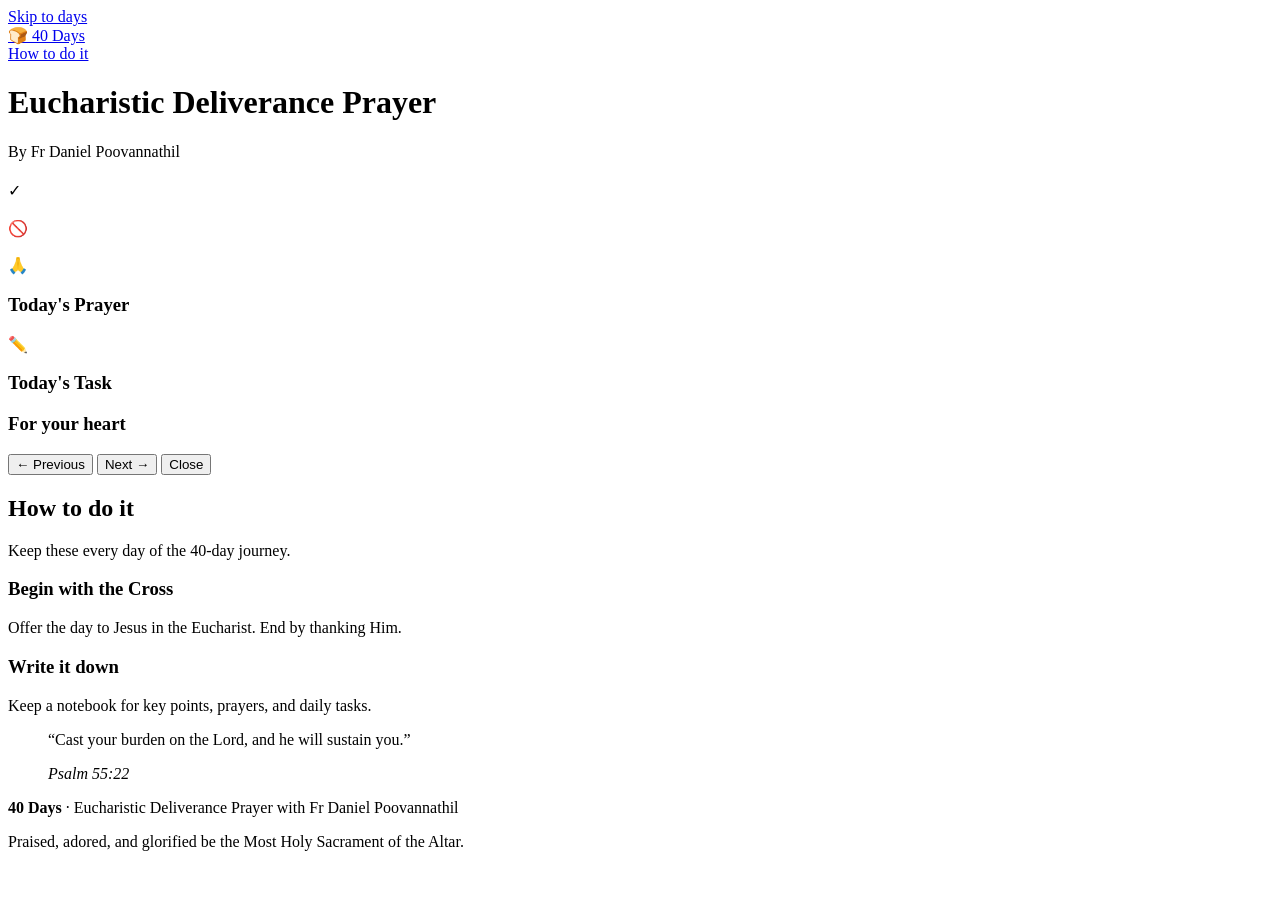
==== index.html @ 090dd086 "Add Day 21 on God’s temple and drop family-read tip Publish the temple-of-the-believer reflection an" ====
<!DOCTYPE html>
<html lang="en">
<head>
  <meta charset="UTF-8" />
  <meta name="viewport" content="width=device-width, initial-scale=1.0" />
  <meta name="description" content="40 Days Eucharistic Deliverance Prayer with Fr Daniel Poovannathil — daily virtue, prayer, and task." />
  <title>40 Days · Eucharistic Deliverance Prayer</title>
  <link rel="preconnect" href="https://fonts.googleapis.com" />
  <link rel="preconnect" href="https://fonts.gstatic.com" crossorigin />
  <link href="https://fonts.googleapis.com/css2?family=Fredoka:wght@500;600;700&family=Nunito:wght@600;700;800&display=swap" rel="stylesheet" />
  <link rel="stylesheet" href="css/styles.css" />
</head>
<body>
  <a class="skip-link" href="#days">Skip to days</a>

  <div class="bg-blobs" aria-hidden="true">
    <div class="blob b1"></div>
    <div class="blob b2"></div>
    <div class="blob b3"></div>
  </div>

  <header class="topbar">
    <a class="brand" href="#days">
      <span class="brand-icon" aria-hidden="true">🍞</span>
      <span>40 Days</span>
    </a>
    <div class="topbar-right">
      <a class="btn btn-sm btn-sky" href="#howto">How to do it</a>
    </div>
  </header>

  <div id="app" class="screen">
    <div class="page-intro">
      <h1>Eucharistic Deliverance Prayer</h1>
      <p class="priest-name">By Fr Daniel Poovannathil</p>
    </div>

    <section id="days" aria-label="Days">
      <div class="card-grid" id="days-grid" role="list"></div>

      <article class="day-panel" id="day-panel" aria-live="polite">
        <header class="chapter-hero" id="panel-hero">
          <p class="eyebrow" id="panel-eyebrow"></p>
          <h2 id="panel-theme"></h2>
          <p class="sub" id="panel-scripture"></p>
        </header>

        <div class="panel">
          <p class="summary-text" id="panel-summary"></p>
          <p class="key-thought" id="panel-key"></p>

          <div class="story-stack">
            <div class="story-card virtue">
              <div class="emoji tick" aria-hidden="true">✓</div>
              <div>
                <h3 id="panel-virtue-title"></h3>
                <p id="panel-virtue-detail"></p>
              </div>
            </div>
            <div class="story-card evil">
              <div class="emoji" aria-hidden="true">🚫</div>
              <div>
                <h3 id="panel-evil-title"></h3>
                <p id="panel-evil-detail"></p>
              </div>
            </div>
            <div class="story-card prayer">
              <div class="emoji" aria-hidden="true">🙏</div>
              <div>
                <h3 id="panel-prayer-title">Today's Prayer</h3>
                <p id="panel-prayer"></p>
              </div>
            </div>
            <div class="story-card task">
              <div class="emoji" aria-hidden="true">✏️</div>
              <div>
                <h3 id="panel-task-title">Today's Task</h3>
                <p id="panel-task"></p>
              </div>
            </div>
          </div>

          <div>
            <h3 class="section-title" style="margin-top:0">For your heart</h3>
            <ul class="reflection-list" id="panel-reflection"></ul>
          </div>

          <p class="closing-line" id="panel-closing"></p>

          <div class="panel-actions">
            <button type="button" class="btn btn-sky" id="btn-prev-day">← Previous</button>
            <button type="button" class="btn btn-primary" id="btn-next-day">Next →</button>
            <button type="button" class="btn btn-sun" id="btn-close-panel">Close</button>
          </div>
        </div>
      </article>
    </section>

    <section id="howto" aria-labelledby="howto-title">
      <h2 class="section-title" id="howto-title">How to do it</h2>
      <p class="hint">Keep these every day of the 40-day journey.</p>
      <div class="panel howto">
        <ul class="practices" id="practices-list"></ul>
        <div class="help-grid">
          <div class="help-item">
            <h3>Begin with the Cross</h3>
            <p>Offer the day to Jesus in the Eucharist. End by thanking Him.</p>
          </div>
          <div class="help-item">
            <h3>Write it down</h3>
            <p>Keep a notebook for key points, prayers, and daily tasks.</p>
          </div>
        </div>
        <blockquote class="verse">
          <p>“Cast your burden on the Lord, and he will sustain you.”</p>
          <cite>Psalm 55:22</cite>
        </blockquote>
      </div>
    </section>
  </div>

  <footer>
    <p><strong>40 Days</strong> · Eucharistic Deliverance Prayer with Fr Daniel Poovannathil</p>
    <p>Praised, adored, and glorified be the Most Holy Sacrament of the Altar.</p>
  </footer>

  <div class="toast" id="toast" role="status" aria-live="polite"></div>
  <script src="js/app.js"></script>
</body>
</html>
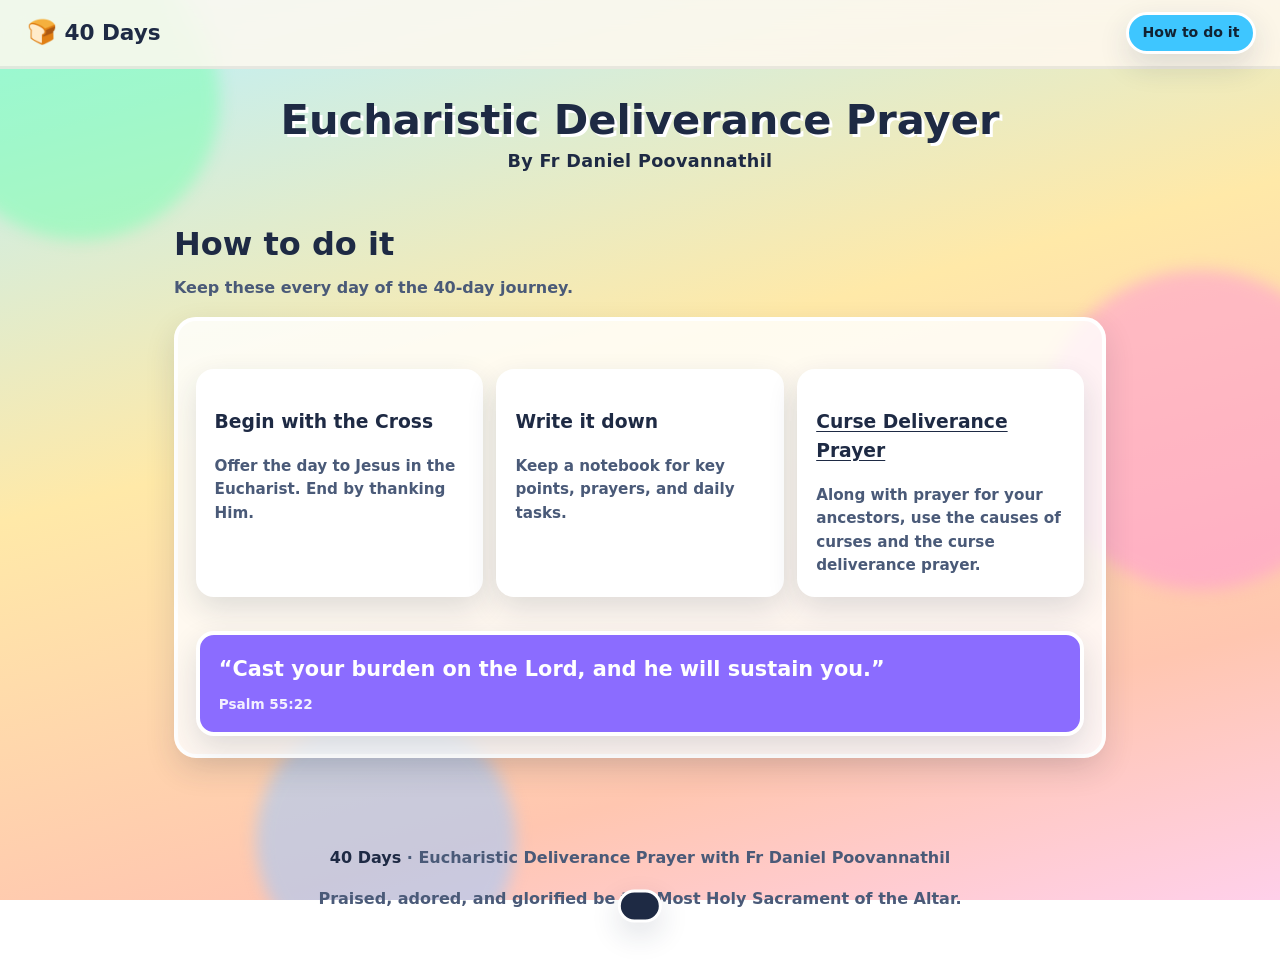
==== commit 10ad6787: "Add Day 20 and English curse deliverance prayer page Fill the demonic-altars reflection and link anc" ====
--- a/index.html
+++ b/index.html
@@ -110,6 +110,10 @@
             <h3>Write it down</h3>
             <p>Keep a notebook for key points, prayers, and daily tasks.</p>
           </div>
+          <div class="help-item">
+            <h3><a href="shapavimuthi.html">Curse Deliverance Prayer</a></h3>
+            <p>Along with prayer for your ancestors, use the causes of curses and the curse deliverance prayer.</p>
+          </div>
         </div>
         <blockquote class="verse">
           <p>“Cast your burden on the Lord, and he will sustain you.”</p>
--- a/css/styles.css
+++ b/css/styles.css
@@ -0,0 +1,877 @@
+:root {
+  --ink: #1e2a44;
+  --ink-soft: #4a5a78;
+  --paper: #fff8ef;
+  --white: #ffffff;
+  --sun: #ffe566;
+  --sky: #3ec6ff;
+  --grass: #2bb673;
+  --coral: #ff7a59;
+  --berry: #ff5aad;
+  --grape: #8b6cff;
+  --shadow: 0 12px 30px rgba(30, 42, 68, 0.14);
+  --radius: 22px;
+  --font-display: "Fredoka", system-ui, sans-serif;
+  --font-body: "Nunito", system-ui, sans-serif;
+  --ease: cubic-bezier(0.34, 1.4, 0.64, 1);
+  --max: 980px;
+}
+
+*,
+*::before,
+*::after {
+  box-sizing: border-box;
+}
+
+html {
+  scroll-behavior: smooth;
+}
+
+body {
+  margin: 0;
+  min-height: 100vh;
+  font-family: var(--font-body);
+  color: var(--ink);
+  background: linear-gradient(165deg, #b8f0ff 0%, #ffe9a8 42%, #ffc6b0 78%, #ffd0ea 100%);
+  background-attachment: fixed;
+  line-height: 1.55;
+  overflow-x: hidden;
+}
+
+img {
+  max-width: 100%;
+  display: block;
+}
+
+a {
+  color: var(--ink);
+}
+
+button {
+  font: inherit;
+}
+
+.skip-link {
+  position: absolute;
+  left: -999px;
+  top: 0;
+  background: var(--white);
+  padding: 0.75rem 1rem;
+  z-index: 100;
+}
+
+.skip-link:focus {
+  left: 1rem;
+  top: 1rem;
+}
+
+.bg-blobs {
+  position: fixed;
+  inset: 0;
+  z-index: -1;
+  pointer-events: none;
+  overflow: hidden;
+}
+
+.blob {
+  position: absolute;
+  border-radius: 50%;
+  filter: blur(8px);
+  opacity: 0.55;
+  animation: floaty 10s ease-in-out infinite alternate;
+}
+
+.b1 {
+  width: 280px;
+  height: 280px;
+  background: #7dffb3;
+  top: -40px;
+  left: -60px;
+}
+
+.b2 {
+  width: 320px;
+  height: 320px;
+  background: #ff9ad5;
+  right: -80px;
+  top: 30%;
+  animation-delay: -3s;
+}
+
+.b3 {
+  width: 260px;
+  height: 260px;
+  background: #9ecbff;
+  left: 20%;
+  bottom: -70px;
+  animation-delay: -5s;
+}
+
+@keyframes floaty {
+  from { transform: translateY(0) scale(1); }
+  to { transform: translateY(24px) scale(1.06); }
+}
+
+.topbar {
+  position: sticky;
+  top: 0;
+  z-index: 50;
+  display: flex;
+  align-items: center;
+  justify-content: space-between;
+  gap: 0.75rem;
+  padding: 0.7rem clamp(0.85rem, 3vw, 1.5rem);
+  background: rgba(255, 248, 239, 0.85);
+  backdrop-filter: blur(12px);
+  border-bottom: 3px solid rgba(30, 42, 68, 0.08);
+}
+
+.brand {
+  display: inline-flex;
+  align-items: center;
+  gap: 0.45rem;
+  border: none;
+  background: transparent;
+  cursor: pointer;
+  font-family: var(--font-display);
+  font-size: 1.35rem;
+  font-weight: 600;
+  color: var(--ink);
+  padding: 0.2rem;
+  text-decoration: none;
+}
+
+.brand-icon {
+  font-size: 1.5rem;
+  animation: wiggle 3s ease-in-out infinite;
+}
+
+@keyframes wiggle {
+  0%, 100% { transform: rotate(-4deg); }
+  50% { transform: rotate(6deg); }
+}
+
+.topbar-right {
+  display: flex;
+  align-items: center;
+  gap: 0.55rem;
+  flex-wrap: wrap;
+  justify-content: flex-end;
+}
+
+.stars-earned {
+  font-family: var(--font-display);
+  font-weight: 600;
+  background: var(--sun);
+  padding: 0.4rem 0.75rem;
+  border-radius: 999px;
+  border: 3px solid #fff;
+  box-shadow: var(--shadow);
+  font-size: 0.95rem;
+}
+
+#app {
+  max-width: var(--max);
+  margin: 0 auto;
+  padding: 1rem clamp(0.85rem, 3vw, 1.5rem) 3rem;
+}
+
+.screen {
+  animation: pop-in 0.45s var(--ease);
+}
+
+@keyframes pop-in {
+  from {
+    opacity: 0;
+    transform: translateY(16px) scale(0.98);
+  }
+  to {
+    opacity: 1;
+    transform: translateY(0) scale(1);
+  }
+}
+
+.page-intro {
+  text-align: center;
+  padding: 0.75rem 0.25rem 0.25rem;
+}
+
+.page-intro .badge {
+  display: inline-block;
+  background: var(--berry);
+  color: #fff;
+  font-weight: 800;
+  font-size: 0.8rem;
+  padding: 0.35rem 0.8rem;
+  border-radius: 999px;
+  margin-bottom: 0.65rem;
+  border: 3px solid #fff;
+}
+
+.page-intro h1 {
+  font-family: var(--font-display);
+  font-size: clamp(1.9rem, 6vw, 2.6rem);
+  margin: 0 0 0.35rem;
+  line-height: 1.1;
+  color: var(--ink);
+  text-shadow: 3px 3px 0 #fff;
+}
+
+.page-intro .priest-name {
+  font-size: clamp(0.95rem, 2.8vw, 1.1rem);
+  font-weight: 800;
+  letter-spacing: 0.02em;
+  color: var(--ink);
+  margin: 0.15rem auto 0;
+}
+
+.section-title {
+  font-family: var(--font-display);
+  font-size: clamp(1.5rem, 4vw, 2rem);
+  margin: 1.5rem 0 0.45rem;
+}
+
+.hint {
+  color: var(--ink-soft);
+  font-weight: 700;
+  margin: 0 0 1rem;
+}
+
+.progress-note {
+  display: inline-flex;
+  align-items: center;
+  gap: 0.4rem;
+  background: rgba(255, 255, 255, 0.75);
+  border: 3px solid #fff;
+  border-radius: 999px;
+  padding: 0.45rem 0.9rem;
+  font-weight: 800;
+  color: var(--ink-soft);
+  box-shadow: var(--shadow);
+  margin-bottom: 1rem;
+}
+
+.progress-note strong {
+  color: var(--ink);
+}
+
+.btn {
+  display: inline-flex;
+  align-items: center;
+  justify-content: center;
+  gap: 0.35rem;
+  border: 3px solid #fff;
+  border-radius: 999px;
+  padding: 0.75rem 1.25rem;
+  font-family: var(--font-display);
+  font-size: 1rem;
+  font-weight: 600;
+  cursor: pointer;
+  text-decoration: none;
+  box-shadow: var(--shadow);
+  transition: transform 0.2s var(--ease);
+  color: var(--ink);
+  background: rgba(255, 255, 255, 0.7);
+}
+
+.btn:hover {
+  transform: translateY(-2px) scale(1.03);
+}
+
+.btn:active {
+  transform: translateY(1px) scale(0.98);
+}
+
+.btn:disabled {
+  opacity: 0.45;
+  cursor: not-allowed;
+  transform: none;
+}
+
+.btn-primary {
+  background: var(--coral);
+  color: #fff;
+}
+
+.btn-sky {
+  background: var(--sky);
+  color: #123;
+}
+
+.btn-sun {
+  background: var(--sun);
+  color: var(--ink);
+}
+
+.btn-grape {
+  background: var(--grape);
+  color: #fff;
+}
+
+.btn-sm {
+  padding: 0.45rem 0.85rem;
+  font-size: 0.88rem;
+}
+
+.card-grid {
+  display: grid;
+  grid-template-columns: repeat(2, minmax(0, 1fr));
+  gap: 0.7rem;
+  margin-top: 1rem;
+}
+
+@media (min-width: 480px) {
+  .card-grid {
+    grid-template-columns: repeat(3, minmax(0, 1fr));
+    gap: 0.8rem;
+  }
+}
+
+@media (min-width: 768px) {
+  .card-grid {
+    grid-template-columns: repeat(4, minmax(0, 1fr));
+    gap: 0.9rem;
+  }
+}
+
+@media (min-width: 1024px) {
+  .card-grid {
+    grid-template-columns: repeat(5, minmax(0, 1fr));
+  }
+}
+
+.quest-card {
+  border: 4px solid #fff;
+  border-radius: var(--radius);
+  padding: 0.9rem 0.75rem;
+  background: var(--card-color, var(--sky));
+  color: #123;
+  box-shadow: var(--shadow);
+  cursor: pointer;
+  text-align: left;
+  font-family: inherit;
+  transition: transform 0.25s var(--ease);
+  min-height: 120px;
+  min-width: 0;
+  display: flex;
+  flex-direction: column;
+  gap: 0.25rem;
+  -webkit-tap-highlight-color: transparent;
+  touch-action: manipulation;
+}
+
+.quest-card:hover:not(:disabled) {
+  transform: translateY(-6px) rotate(-1deg);
+}
+
+.quest-card:disabled,
+.quest-card.locked {
+  cursor: not-allowed;
+  filter: grayscale(0.35);
+  opacity: 0.75;
+}
+
+.quest-card.locked:hover {
+  transform: none;
+}
+
+.quest-card .emoji {
+  font-size: 1.8rem;
+  line-height: 1;
+}
+
+.quest-card h3 {
+  font-family: var(--font-display);
+  margin: 0;
+  font-size: 1.25rem;
+}
+
+.quest-card p {
+  margin: 0;
+  font-weight: 700;
+  font-size: 0.86rem;
+  opacity: 0.92;
+  line-height: 1.25;
+}
+
+.lock-tag {
+  margin-top: auto;
+  align-self: flex-start;
+  background: rgba(255, 255, 255, 0.85);
+  font-weight: 800;
+  font-size: 0.72rem;
+  padding: 0.22rem 0.5rem;
+  border-radius: 999px;
+}
+
+.quest-card.available .lock-tag {
+  background: rgba(255, 255, 255, 0.95);
+  color: #0d5c38;
+}
+
+.quest-card.current {
+  outline: 4px solid #1e2a44;
+  outline-offset: 3px;
+  box-shadow: 0 0 0 3px #fff, 0 12px 28px rgba(30, 42, 68, 0.28);
+}
+
+.day-panel {
+  display: none;
+  margin-top: 1.35rem;
+  animation: pop-in 0.4s var(--ease);
+}
+
+.day-panel.open {
+  display: block;
+}
+
+.chapter-hero {
+  border: 4px solid #fff;
+  border-radius: calc(var(--radius) + 8px);
+  padding: 1.35rem;
+  background: linear-gradient(135deg, var(--ch-color, var(--sky)), color-mix(in srgb, var(--ch-color, var(--sky)) 70%, white));
+  box-shadow: var(--shadow);
+  margin-bottom: 1rem;
+  position: relative;
+  overflow: hidden;
+}
+
+.chapter-hero::after {
+  content: var(--ch-emoji, "✨");
+  position: absolute;
+  right: 0.5rem;
+  bottom: -0.4rem;
+  font-size: clamp(4rem, 18vw, 7rem);
+  opacity: 0.28;
+  pointer-events: none;
+}
+
+.chapter-hero .eyebrow {
+  margin: 0;
+  font-weight: 800;
+  font-size: 0.85rem;
+  position: relative;
+  z-index: 1;
+}
+
+.chapter-hero h2 {
+  font-family: var(--font-display);
+  font-size: clamp(1.8rem, 5vw, 2.5rem);
+  margin: 0.15rem 0;
+  position: relative;
+  z-index: 1;
+}
+
+.chapter-hero .sub {
+  font-weight: 800;
+  font-size: 1.05rem;
+  position: relative;
+  z-index: 1;
+  margin: 0;
+}
+
+.panel {
+  border: 4px solid #fff;
+  border-radius: var(--radius);
+  background: rgba(255, 255, 255, 0.82);
+  padding: 1.1rem;
+  box-shadow: var(--shadow);
+  display: grid;
+  gap: 0.9rem;
+}
+
+.story-stack {
+  display: grid;
+  gap: 0.85rem;
+}
+
+.story-card {
+  display: grid;
+  grid-template-columns: auto 1fr;
+  gap: 0.75rem;
+  align-items: start;
+  background: #fff;
+  border-radius: 18px;
+  padding: 0.9rem;
+  border: 3px solid #ffe0a8;
+}
+
+.story-card.virtue {
+  border-color: #9af0c4;
+  background: #f3fff8;
+}
+
+.story-card.evil {
+  border-color: #ffc2b5;
+  background: #fff6f3;
+}
+
+.story-card.prayer {
+  border-color: #c9b6ff;
+  background: #f7f3ff;
+}
+
+.story-card.task {
+  border-color: #9ed8ff;
+  background: #f3faff;
+}
+
+.story-card .emoji {
+  font-size: 2rem;
+  line-height: 1;
+}
+
+.story-card .emoji.tick {
+  display: grid;
+  place-items: center;
+  width: 2.1rem;
+  height: 2.1rem;
+  border-radius: 50%;
+  background: var(--grass);
+  color: #fff;
+  font-size: 1.25rem;
+  font-weight: 800;
+  line-height: 1;
+}
+
+.story-card h3 {
+  font-family: var(--font-display);
+  margin: 0 0 0.25rem;
+  font-size: 1.15rem;
+  color: #d35400;
+}
+
+.story-card.virtue h3 { color: #0f7a4d; }
+.story-card.evil h3 { color: #c0392b; }
+.story-card.prayer h3 { color: #6c4fd4; }
+.story-card.task h3 { color: #1a6fa8; }
+
+.story-card p {
+  margin: 0;
+  font-weight: 600;
+  color: var(--ink-soft);
+  white-space: pre-line;
+}
+
+.key-thought {
+  background: var(--sun);
+  border: 3px solid #fff;
+  border-radius: 18px;
+  padding: 0.95rem 1rem;
+  font-family: var(--font-display);
+  font-size: 1.2rem;
+  font-weight: 600;
+  color: var(--ink);
+  box-shadow: var(--shadow);
+}
+
+.summary-text {
+  margin: 0;
+  font-weight: 700;
+  color: var(--ink-soft);
+}
+
+.reflection-list {
+  margin: 0;
+  padding-left: 1.15rem;
+  display: grid;
+  gap: 0.45rem;
+  font-weight: 600;
+  color: var(--ink-soft);
+}
+
+.closing-line {
+  margin: 0;
+  text-align: center;
+  font-family: var(--font-display);
+  font-size: 1.15rem;
+  font-weight: 600;
+  color: var(--ink);
+}
+
+.panel-actions {
+  display: flex;
+  flex-wrap: wrap;
+  gap: 0.55rem;
+}
+
+.howto.panel {
+  margin-top: 0.5rem;
+}
+
+.practices {
+  list-style: none;
+  margin: 0;
+  padding: 0;
+  display: grid;
+  gap: 0.65rem;
+}
+
+.practices li {
+  background: #fff;
+  border: 3px solid #ffe0a8;
+  border-radius: 16px;
+  padding: 0.85rem 1rem 0.85rem 2.6rem;
+  font-weight: 700;
+  color: var(--ink-soft);
+  position: relative;
+}
+
+.practices li::before {
+  content: "✓";
+  position: absolute;
+  left: 0.85rem;
+  top: 0.8rem;
+  width: 1.35rem;
+  height: 1.35rem;
+  border-radius: 50%;
+  background: var(--grass);
+  color: #fff;
+  display: grid;
+  place-items: center;
+  font-size: 0.8rem;
+  font-weight: 800;
+}
+
+.help-grid {
+  display: grid;
+  grid-template-columns: repeat(auto-fit, minmax(220px, 1fr));
+  gap: 0.85rem;
+  margin-top: 1rem;
+}
+
+.help-item {
+  background: #fff;
+  border: 3px solid #fff;
+  border-radius: 18px;
+  padding: 1rem;
+  box-shadow: var(--shadow);
+}
+
+.help-item a {
+  color: inherit;
+  text-decoration: underline;
+  text-underline-offset: 0.15em;
+}
+
+.help-item a:hover {
+  color: var(--coral);
+}
+
+.help-item p {
+  margin: 0;
+  font-weight: 600;
+  color: var(--ink-soft);
+  font-size: 0.95rem;
+}
+
+.verse {
+  margin: 1.25rem 0 0;
+  padding: 1.1rem 1.2rem;
+  border-radius: 18px;
+  background: var(--grape);
+  color: #fff;
+  border: 4px solid #fff;
+  box-shadow: var(--shadow);
+}
+
+.verse p {
+  margin: 0;
+  font-family: var(--font-display);
+  font-size: 1.3rem;
+  font-weight: 600;
+}
+
+.verse cite {
+  display: block;
+  margin-top: 0.55rem;
+  font-style: normal;
+  font-weight: 800;
+  font-size: 0.85rem;
+  opacity: 0.9;
+}
+
+footer {
+  text-align: center;
+  padding: 1.5rem 1rem 2.5rem;
+  font-weight: 700;
+  color: var(--ink-soft);
+}
+
+footer strong {
+  color: var(--ink);
+}
+
+.toast {
+  position: fixed;
+  left: 50%;
+  bottom: 1.5rem;
+  transform: translateX(-50%) translateY(140%);
+  background: var(--ink);
+  color: #fff;
+  padding: 0.85rem 1.2rem;
+  border-radius: 999px;
+  border: 3px solid #fff;
+  font-weight: 800;
+  z-index: 60;
+  box-shadow: var(--shadow);
+  transition: transform 0.3s var(--ease);
+  max-width: calc(100% - 2rem);
+  text-align: center;
+}
+
+.toast.show {
+  transform: translateX(-50%) translateY(0);
+}
+
+@media (max-width: 900px) {
+  #app {
+    padding: 0.85rem clamp(0.7rem, 2.5vw, 1.25rem) 2.5rem;
+  }
+
+  .chapter-hero {
+    padding: 1.1rem;
+  }
+
+  .chapter-hero h2 {
+    padding-right: 2.5rem;
+    word-wrap: break-word;
+  }
+
+  .panel {
+    padding: 0.95rem;
+  }
+
+  .panel-actions {
+    display: grid;
+    grid-template-columns: 1fr 1fr;
+  }
+
+  .panel-actions .btn:last-child {
+    grid-column: 1 / -1;
+  }
+}
+
+@media (max-width: 640px) {
+  .topbar {
+    padding: 0.6rem 0.75rem;
+    gap: 0.5rem;
+  }
+
+  .brand {
+    font-size: 1.15rem;
+  }
+
+  .brand-icon {
+    font-size: 1.3rem;
+  }
+
+  .page-intro {
+    padding: 0.55rem 0.15rem 0.1rem;
+  }
+
+  .page-intro h1 {
+    font-size: clamp(1.55rem, 7.2vw, 2.1rem);
+    text-shadow: 2px 2px 0 #fff;
+  }
+
+  .quest-card {
+    min-height: 108px;
+    padding: 0.75rem 0.65rem;
+    border-width: 3px;
+    border-radius: 18px;
+  }
+
+  .quest-card .emoji {
+    font-size: 1.45rem;
+  }
+
+  .quest-card h3 {
+    font-size: 1.05rem;
+  }
+
+  .quest-card p {
+    font-size: 0.78rem;
+  }
+
+  .lock-tag {
+    font-size: 0.68rem;
+  }
+
+  .story-card {
+    grid-template-columns: auto 1fr;
+    gap: 0.6rem;
+    padding: 0.8rem;
+  }
+
+  .key-thought {
+    font-size: 1.05rem;
+    padding: 0.8rem 0.85rem;
+  }
+
+  .btn {
+    min-height: 44px;
+    padding: 0.65rem 1rem;
+    width: 100%;
+  }
+
+  .btn-sm {
+    width: auto;
+    min-height: 40px;
+  }
+
+  .panel-actions {
+    grid-template-columns: 1fr;
+  }
+
+  .panel-actions .btn:last-child {
+    grid-column: auto;
+  }
+
+  .verse p {
+    font-size: 1.1rem;
+  }
+
+  .help-grid {
+    grid-template-columns: 1fr;
+  }
+
+  footer {
+    padding: 1.25rem 0.85rem 2.2rem;
+    font-size: 0.9rem;
+  }
+
+  .toast {
+    bottom: 1rem;
+    font-size: 0.9rem;
+    padding: 0.75rem 1rem;
+  }
+}
+
+@media (hover: none) and (pointer: coarse) {
+  .quest-card:hover:not(.locked) {
+    transform: none;
+  }
+
+  .quest-card:active:not(.locked) {
+    transform: scale(0.97);
+  }
+
+  .btn:hover {
+    transform: none;
+  }
+
+  .btn:active:not(:disabled) {
+    transform: scale(0.97);
+  }
+}
+
+@media (prefers-reduced-motion: reduce) {
+  *,
+  *::before,
+  *::after {
+    animation: none !important;
+    transition: none !important;
+    scroll-behavior: auto !important;
+  }
+}
